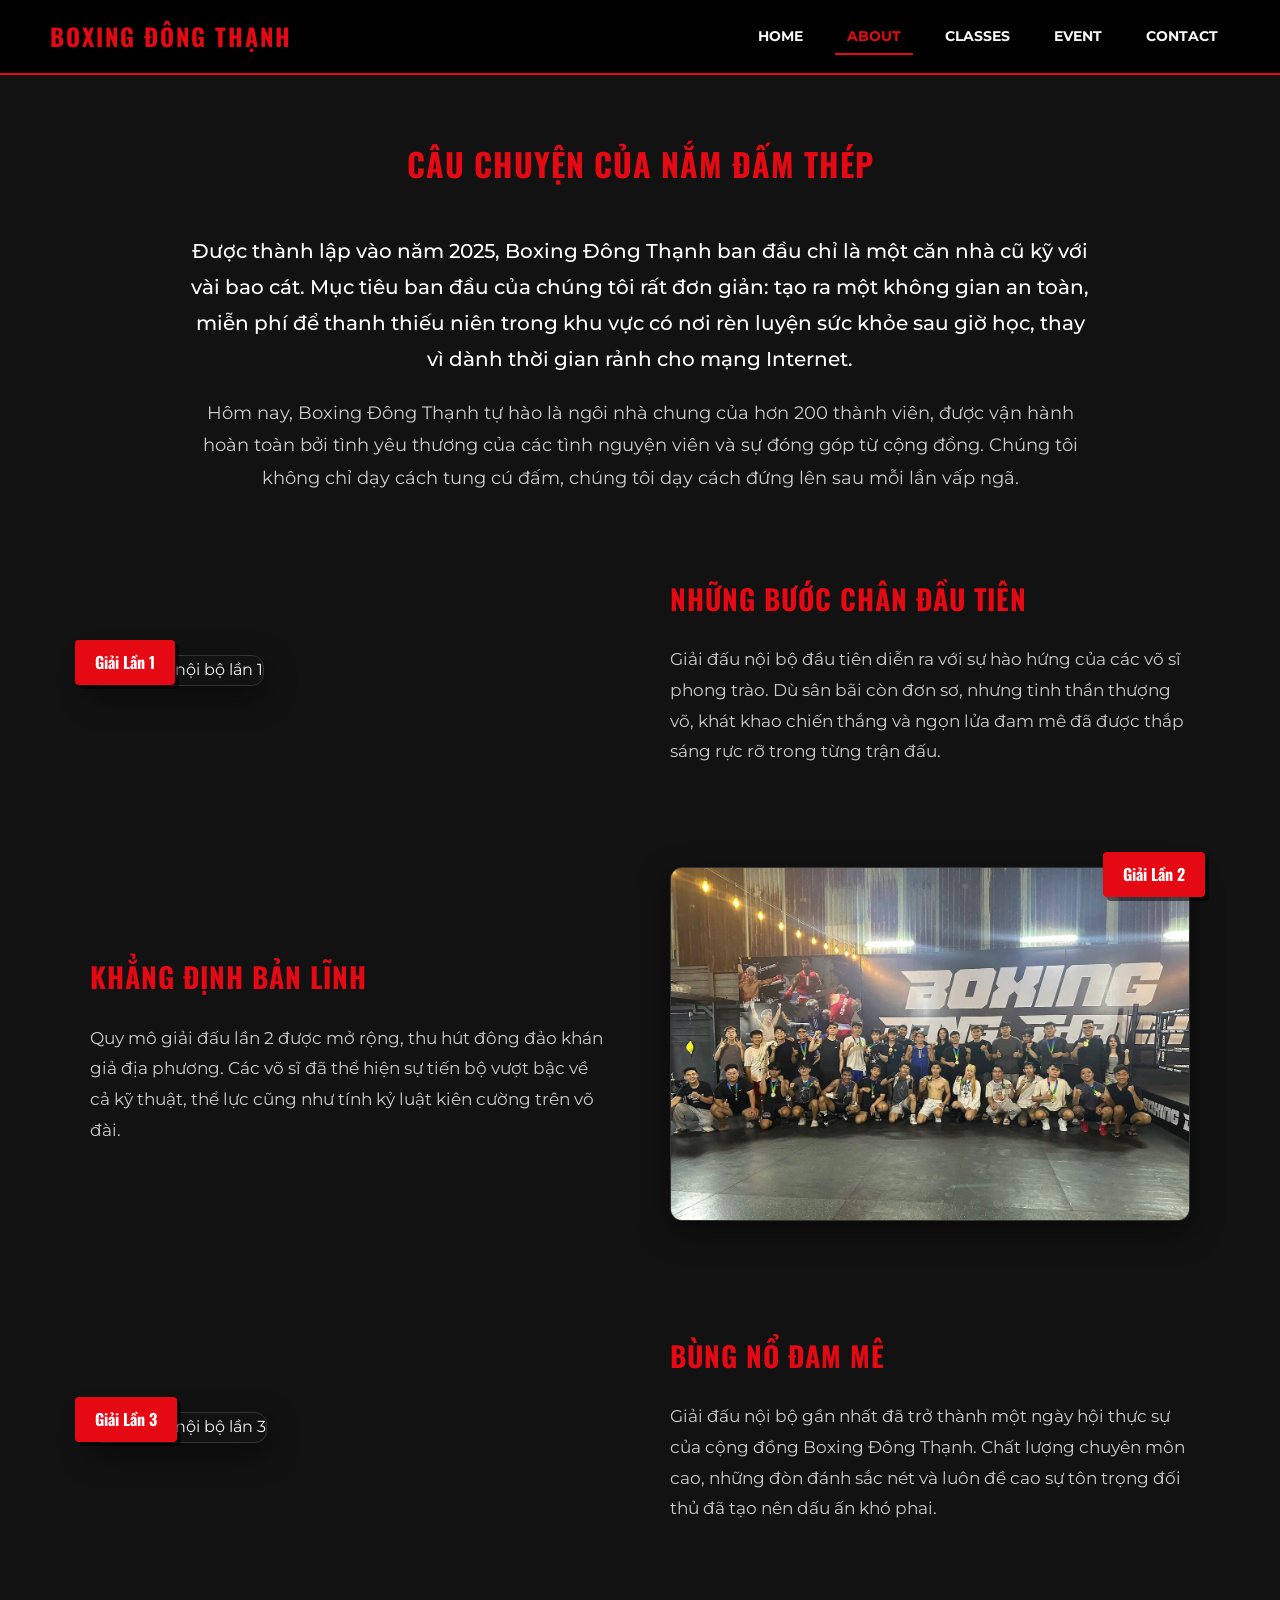
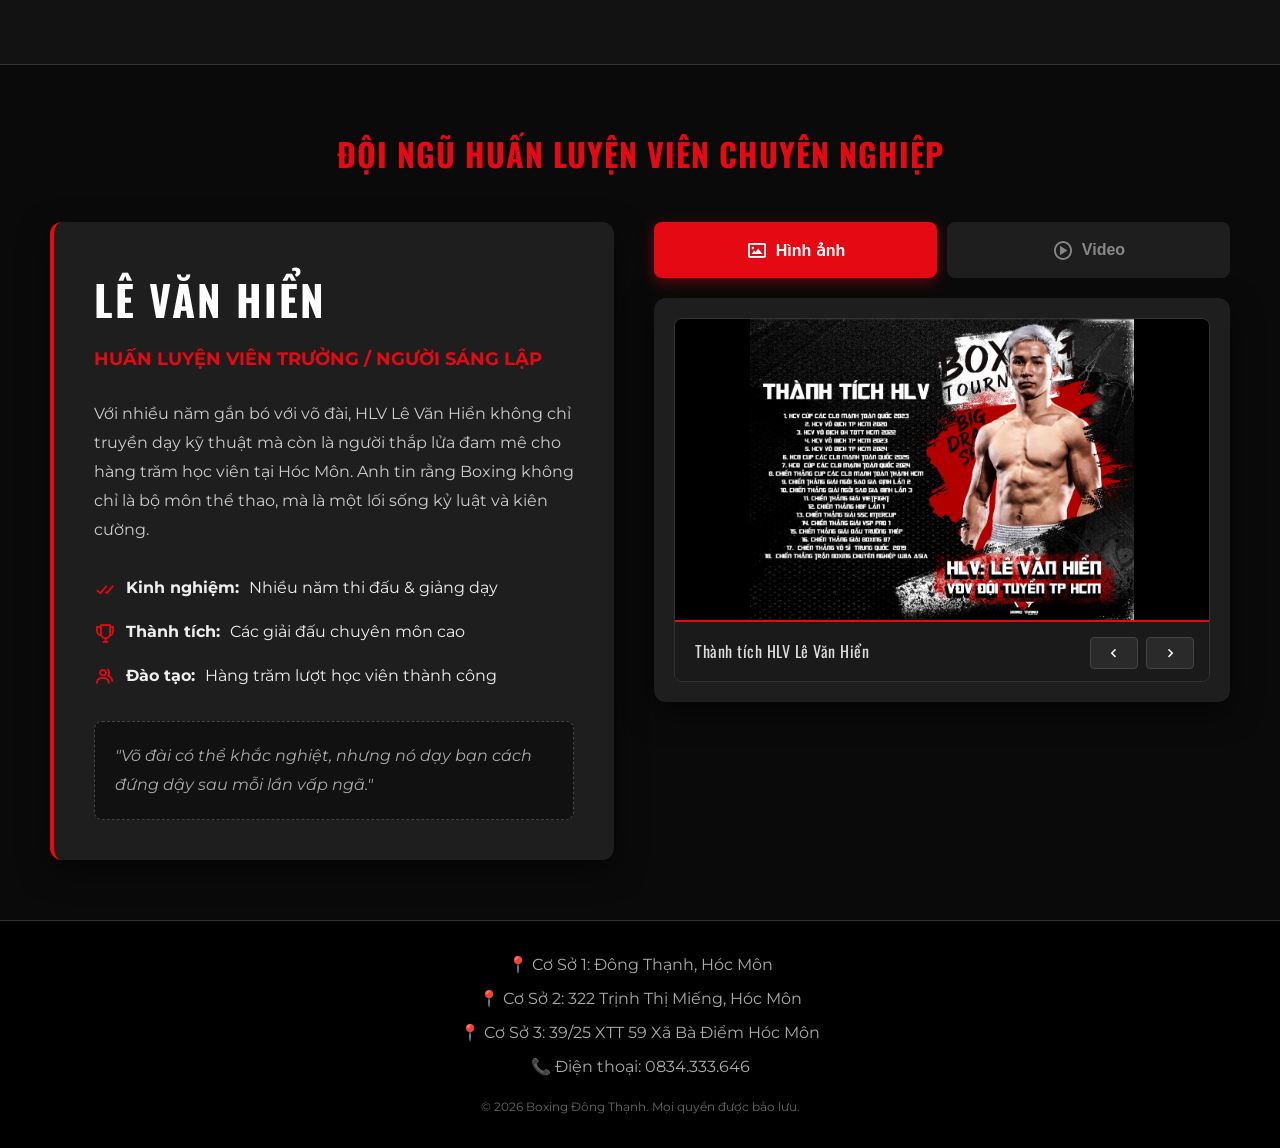
==== about.html @ d5a106de "First commit: Hoan thanh web Boxing Dong Thanh" ====
<!DOCTYPE html>
<html lang="vi">
<head>
    <!-- (Set character encoding and configure standard responsive viewport for mobile devices) -->
    <meta charset="UTF-8">
    <meta name="viewport" content="width=device-width, initial-scale=1.0">
    <title>Đông Thạnh Boxing | Về chúng tôi</title>
    
    <!-- (Include custom CSS file and Boxicons icon library) -->
    <link rel="stylesheet" href="css/style.css">
    <link href='https://unpkg.com/boxicons@2.1.4/css/boxicons.min.css' rel='stylesheet'>
</head>
<body>
    <!-- (Header section containing Logo and global Navigation Menu) -->
    <header>
        <div class="logo">
            <h1>Boxing Đông Thạnh</h1>
        </div>
        <nav>
            <ul>
                <li><a href="index.html">Home</a></li>
                <!-- (The "active" class is applied to the About link to indicate the current page) -->
                <li><a href="about.html" class="active">About</a></li>
                <li><a href="classes.html">Classes</a></li>
                <li><a href="events.html">Event</a></li>
                <li><a href="contact.html">Contact</a></li>
            </ul>
        </nav>
    </header>
    
    <!-- (Main tag wrapping all the primary content of the About page) -->
    <main>
        <!-- (Section 1: Introduce the club's founding story and objectives) -->
        <section class="story-section">
            <div class="story-content">
                <h2>Câu chuyện của Nắm Đấm Thép</h2>
                <p>
                    Được thành lập vào năm 2025, Boxing Đông Thạnh ban đầu chỉ là một căn nhà cũ kỹ với vài bao cát. 
                    Mục tiêu ban đầu của chúng tôi rất đơn giản: tạo ra một không gian an toàn, miễn phí để thanh thiếu niên 
                    trong khu vực có nơi rèn luyện sức khỏe sau giờ học, thay vì dành thời gian rảnh cho mạng Internet.
                </p>
                <p>
                    Hôm nay, Boxing Đông Thạnh tự hào là ngôi nhà chung của hơn 200 thành viên, được vận hành hoàn toàn bởi 
                    tình yêu thương của các tình nguyện viên và sự đóng góp từ cộng đồng. Chúng tôi không chỉ dạy cách tung cú đấm, 
                    chúng tôi dạy cách đứng lên sau mỗi lần vấp ngã.        
                </p>
            </div>
        </section>

        <!-- (Section 2: Structure for displaying milestones/tournaments. CSS will likely be used to create a zigzag layout here) -->
        <section class="ziczac-section">
            <div class="container-zz">
                <!-- (Content block 1) -->
                <div class="zz-item">
                    <div class="zz-img">
                        <img src="img/giainb1.JPG" alt="Giải đấu nội bộ lần 1">
                        <div class="year-tag">Giải Lần 1</div>
                    </div>
                    <div class="zz-text">
                        <h3>Những Bước Chân Đầu Tiên</h3>
                        <p>Giải đấu nội bộ đầu tiên diễn ra với sự hào hứng của các võ sĩ phong trào. Dù sân bãi còn đơn sơ, nhưng tinh thần thượng võ, khát khao chiến thắng và ngọn lửa đam mê đã được thắp sáng rực rỡ trong từng trận đấu.</p>
                    </div>
                </div>

                <!-- (Content block 2) -->
                <div class="zz-item">
                    <div class="zz-img">
                        <img src="img/giainb2.jpg" alt="Giải đấu nội bộ lần 2">
                        <div class="year-tag">Giải Lần 2</div>
                    </div>
                    <div class="zz-text">
                        <h3>Khẳng Định Bản Lĩnh</h3>
                        <p>Quy mô giải đấu lần 2 được mở rộng, thu hút đông đảo khán giả địa phương. Các võ sĩ đã thể hiện sự tiến bộ vượt bậc về cả kỹ thuật, thể lực cũng như tính kỷ luật kiên cường trên võ đài.</p>
                    </div>
                </div>

                <!-- (Content block 3) -->
                <div class="zz-item">
                    <div class="zz-img">
                        <img src="img/giainb3.JPG" alt="Giải đấu nội bộ lần 3">
                        <div class="year-tag">Giải Lần 3</div>
                    </div>
                    <div class="zz-text">
                        <h3>Bùng Nổ Đam Mê</h3>
                        <p>Giải đấu nội bộ gần nhất đã trở thành một ngày hội thực sự của cộng đồng Boxing Đông Thạnh. Chất lượng chuyên môn cao, những đòn đánh sắc nét và luôn đề cao sự tôn trọng đối thủ đã tạo nên dấu ấn khó phai.</p>
                    </div>
                </div>
            </div>
        </section>

        <!-- (Section 3: Detailed Head Coach profile, including static text and interactive media) -->
        <section class="coach-profile-section">
            <div class="container-profile">
                <h2>Đội ngũ Huấn luyện viên Chuyên Nghiệp</h2>
                
                <div class="profile-grid">
                    <!-- (Left column: Text info, achievements, and coach's quote) -->
                    <div class="profile-info">
                        <h3 class="coach-name-large">Lê Văn Hiển</h3>
                        <p class="coach-title">Huấn luyện viên Trưởng / Người sáng lập</p>
                        
                        <div class="coach-description">
                            <p>Với nhiều năm gắn bó với võ đài, HLV Lê Văn Hiển không chỉ truyền dạy kỹ thuật mà còn là người thắp lửa đam mê cho hàng trăm học viên tại Hóc Môn. Anh tin rằng Boxing không chỉ là bộ môn thể thao, mà là một lối sống kỷ luật và kiên cường.</p>
                        </div>

                        <!-- (Use ul/li tags combined with Boxicons to highlight statistics) -->
                        <ul class="coach-stats">
                            <li><i class='bx bx-check-double'></i> <strong>Kinh nghiệm:</strong> Nhiều năm thi đấu & giảng dạy</li>
                            <li><i class='bx bx-trophy'></i> <strong>Thành tích:</strong> Các giải đấu chuyên môn cao</li>
                            <li><i class='bx bx-group'></i> <strong>Đào tạo:</strong> Hàng trăm lượt học viên thành công</li>
                        </ul>

                        <div class="quote-box">
                            <p>"Võ đài có thể khắc nghiệt, nhưng nó dạy bạn cách đứng dậy sau mỗi lần vấp ngã."</p>
                        </div>
                    </div>

                    <!-- (Right column: Media area supporting Tab switching between Images and Videos) -->
                    <div class="profile-media">
                        <!-- (Tab control buttons. JS will listen for click events on these) -->
                        <div class="tab-controls">
                            <button class="tab-btn active" data-target="tab-gallery">
                                <i class='bx bx-image'></i> Hình ảnh
                            </button>
                            <button class="tab-btn" data-target="tab-video">
                                <i class='bx bx-play-circle'></i> Video
                            </button>
                        </div>

                        <div class="tab-content-wrapper">
                            
                            <!-- (Tab 1: Contains Image slider. Currently assigned 'active' class to display by default) -->
                            <div id="tab-gallery" class="tab-pane active">
                                <div class="media-slider-wrapper">
                                    
                                    <!-- (Image slides. The first item has 'active' class to show the first image) -->
                                    <div class="slide-item active" id="img-slide-0">
                                        <img src="img/coach-2.jpg" alt="Thành tích HLV">
                                        <div class="slide-caption">Thành tích HLV Lê Văn Hiển</div>
                                    </div>
                                    
                                    <div class="slide-item" id="img-slide-1">
                                        <img src="img/vsp.jpg" alt="HLV Lê Văn Hiển">
                                        <div class="slide-caption">Chiến thắng Trần Tấn Quang Đạo giải VSP Pro</div>
                                    </div>
                                    
                                    <div class="slide-item" id="img-slide-2">
                                        <img src="img/coach-1.jpg" alt="HLV Lê Văn Hiển">
                                        <div class="slide-caption">Chiến thắng Lê Văn Cương giải WBA Asian</div>
                                    </div>

                                    <!-- (Left/Right arrow buttons to navigate the slider) -->
                                    <div class="coach-controls nav-controls">
                                        <button class="nav-btn" id="prev-img"><i class='bx bx-chevron-left'></i></button>
                                        <button class="nav-btn" id="next-img"><i class='bx bx-chevron-right'></i></button>
                                    </div>
                                </div>
                            </div>

                            <!-- (Tab 2: Contains Video slider) -->
                            <div id="tab-video" class="tab-pane">
                                <div class="media-slider-wrapper">
                                    
                                    <!-- (Similar to images, the first item has 'active'. The 'poster' attribute displays a background image before video playback) -->
                                    <div class="slide-item active" id="vid-slide-0">
                                        <video class="coach-video" controls poster="img/coach-2.jpg">
                                            <source src="video/knock out.mp4" type="video/mp4">
                                        </video>
                                        <div class="slide-caption">Knock Out Võ Sĩ Rongguo Chỉ Trong 20s</div>
                                    </div>

                                    <div class="slide-item" id="vid-slide-1">
                                        <video class="coach-video" controls poster="img/winvsp.jpg">
                                            <source src="video/vsp.mp4" type="video/mp4">
                                        </video>
                                        <div class="slide-caption">Loạt đòn cực nặng của LVH tại giải VSP Pro</div>
                                    </div>

                                    <!-- (Navigation buttons specifically for the video slider) -->
                                    <div class="coach-controls nav-controls">
                                        <button class="nav-btn" id="prev-vid"><i class='bx bx-chevron-left'></i></button>
                                        <button class="nav-btn" id="next-vid"><i class='bx bx-chevron-right'></i></button>
                                    </div>
                                </div>
                            </div>

                        </div>
                    </div>
                </div>
            </div>
        </section>

    </main>
    
    <!-- (Footer section containing contact info and copyright at the bottom) -->
    <footer>
        <div class="footer-info">
            <p>📍 Cơ Sở 1: Đông Thạnh, Hóc Môn</p>
            <p>📍 Cơ Sở 2: 322 Trịnh Thị Miếng, Hóc Môn</p>
            <p>📍 Cơ Sở 3: 39/25 XTT 59 Xã Bà Điểm Hóc Môn</p>
            <p>📞 Điện thoại: 0834.333.646</p>
        </div>
        <div class="copyright">
            <p>&copy; 2026 Boxing Đông Thạnh. Mọi quyền được bảo lưu.</p>
        </div>
    </footer>
    
    <!-- (Button to quickly scroll back to the top of the page) -->
    <button id="backToTopBtn" title="Lên đầu trang"><i class='bx bx-chevron-up'></i></button>
    
    <!-- (Embed JavaScript file at the end of body to ensure HTML loads before script runs, optimizing performance) -->
    <script src="js/script.js"></script>
</body>
</html>
---- css/style.css ----
/* Imports external Google Fonts (Montserrat for body text and Oswald for headings). */
/* ==========================================================================
   GLOBAL STYLES
   ========================================================================== */
@import url('https://fonts.googleapis.com/css2?family=Montserrat:wght@400;500;600&family=Oswald:wght@500;700&display=swap');

/* Defines global CSS variables for a consistent dark theme color palette across the website. */
:root {
    --bg-color: #121212; 
    --surface-color: #1e1e1e; 
    --text-color: #f5f5f5; 
    --accent-color: #e50914; 
    --hover-color: #ff1f2a;
}

/* Resets default browser margins and paddings, and applies border-box sizing to all elements. */
* {
    margin: 0;
    padding: 0;
    box-sizing: border-box;
}

/* Sets the default font family, background color, text color, and line height for the document body. */
body {
    font-family: 'Montserrat', sans-serif;
    background-color: var(--bg-color);
    color: var(--text-color);
    line-height: 1.8; 
}

/* Ensures all images are responsive and scale down to fit their containers without exceeding their original size. */
img {
    max-width: 100%;
    height: auto;
}

/* Removes underlines from hyperlinks and adds a smooth transition effect for color changes on hover. */
a {
    text-decoration: none;
    color: var(--text-color);
    transition: color 0.3s ease; 
}

/* Applies the secondary font (Oswald), uppercase transformation, and letter spacing to all heading tags. */
h1, h2, h3, h4, h5, h6 {
    font-family: 'Oswald', sans-serif;
    text-transform: uppercase; 
    letter-spacing: 1px; 
}

/* Styles the top header to be sticky, ensuring it remains visible while scrolling, using flexbox for layout. */
/* ==========================================================================
   HEADER & NAVIGATION
   ========================================================================== */
header {
    background-color: #000000;
    padding: 15px 50px;
    display: flex; 
    justify-content: space-between;
    align-items: center;
    position: sticky; 
    top: 0;
    z-index: 1000; 
    border-bottom: 2px solid var(--accent-color);
}

/* Styles the website logo text with the primary accent color and letter spacing. */
header .logo h1 {
    color: var(--accent-color);
    font-size: 24px;
    letter-spacing: 2px;
}

/* Formats the navigation menu as a horizontal list with spacing between items. */
nav ul {
    list-style: none;
    display: flex;
    gap: 20px;
}

/* Styles the navigation links with bold text, uppercase letters, and specific padding. */
nav ul li a {
    font-weight: bold;
    text-transform: uppercase;
    font-size: 14px;
    padding: 8px 12px;
}

/* Adds a hover and active state for navigation links, changing text color and adding a bottom border. */
nav ul li a:hover, 
nav ul li a.active {
    color: var(--accent-color);
    border-bottom: 2px solid var(--accent-color);
}

/* Sets a minimum height for the main content area and standard padding for all sections. */
/* ==========================================================================
   MAIN CONTENT SECTIONS (HOME PAGE)
   ========================================================================== */
main { min-height: 80vh; }
section { padding: 60px 50px; }

/* Centers section titles and applies a specific font size and accent color. */
h2 {
    text-align: center;
    font-size: 32px;
    margin-bottom: 40px;
    color: var(--accent-color);
}

/* Creates a full-width hero section with vertically and horizontally centered text content. */
.hero-section {
    position: relative;
    height: 70vh;
    display: flex;
    align-items: center;
    justify-content: center;
    text-align: center;
    overflow: hidden;
    padding: 0; 
}

/* Positions the hero background image absolutely, covering the entire section with a dark opacity overlay. */
.hero-image {
    position: absolute;
    top: 0;
    left: 0;
    width: 100%;
    height: 100%;
    object-fit: cover;
    opacity: 0.4; 
    z-index: -1;
}

/* Styles the typography within the hero content area. */
.hero-content h2 { font-size: 48px; color: #ffffff; margin-bottom: 15px; }
.hero-content p { font-size: 18px; margin-bottom: 30px; }

/* Defines the primary button style with a solid background, hover transitions, and a slight scale effect. */
.btn-primary {
    background-color: var(--accent-color);
    color: #ffffff;
    padding: 12px 30px;
    font-size: 18px;
    font-weight: bold;
    border-radius: 5px;
    transition: background-color 0.3s ease, transform 0.2s; 
    display: inline-block;
}
.btn-primary:hover {
    background-color: var(--hover-color);
    transform: scale(1.05); 
}

/* Utilizes CSS Grid to create a responsive, multi-column layout for various card grids. */
.core-values, .team-grid, .class-grid, .event-grid {
    display: grid;
    grid-template-columns: repeat(auto-fit, minmax(300px, 1fr));
    gap: 30px;
}

/* Styles individual cards with a surface background color, padding, rounded corners, and hover transitions. */
.value-card, .class-card, .event-card {
    background-color: var(--surface-color);
    padding: 25px;
    border-radius: 8px;
    text-align: center;
    transition: transform 0.3s ease, box-shadow 0.3s ease; 
}

/* Ensures images inside cards maintain a uniform height and cover their container without distortion. */
.class-card img, .event-card img, .value-card img {
    width: 100%;
    height: 300px !important; 
    object-fit: cover; 
    object-position: center; 
    border-radius: 5px;
    margin-bottom: 15px;
}

/* Styles the 'About' section, setting max-width and text alignment for readability. */
/* ==========================================================================
   ABOUT PAGE: STORY & ZIG-ZAG LAYOUT
   ========================================================================== */
.story-section { padding-bottom: 20px; }
.story-content { max-width: 900px; margin: 0 auto; text-align: center; }
.story-content p { font-size: 18px; color: #cccccc; margin-bottom: 20px; line-height: 1.8; }
.story-content p:first-of-type { font-size: 20px; font-weight: 500; color: #ffffff; }

/* Creates an alternating zig-zag layout using Flexbox, with initial hidden states for scroll animations. */
.ziczac-section { padding: 40px 50px; }
.container-zz { max-width: 1100px; margin: 0 auto; }
.zz-item {
    display: flex; align-items: center; gap: 60px; margin-bottom: 100px;
    opacity: 0; transform: translateY(30px); transition: all 0.8s ease-out;
}
.zz-item.active { opacity: 1; transform: translateY(0); }
.zz-item:nth-child(even) { flex-direction: row-reverse; }
.zz-img { flex: 1; position: relative; }

/* Adds hover effects to the zig-zag images, including a slight scale and border color change. */
.zz-img img { width: 100%; border-radius: 12px; box-shadow: 0 10px 30px rgba(0,0,0,0.5); border: 1px solid #333; transition: transform 0.4s ease; }
.zz-img:hover img { transform: scale(1.03); border-color: var(--accent-color); }

/* Positions a highlighted year tag over the image in the zig-zag layout. */
.year-tag {
    position: absolute; top: -15px; left: -15px; background-color: var(--accent-color); color: #fff;
    padding: 8px 20px; font-family: 'Oswald', sans-serif; font-weight: bold; border-radius: 4px; box-shadow: 4px 4px 0 rgba(0,0,0,0.5); z-index: 2;
}
.zz-item:nth-child(even) .year-tag { left: auto; right: -15px; }

/* Styles the text block adjacent to the image in the zig-zag layout. */
.zz-text { flex: 1; }
.zz-text h3 { color: var(--accent-color); font-size: 28px; margin-bottom: 20px; }
.zz-text p { font-size: 17px; color: #cccccc; line-height: 1.8; }

/* Styles the coach profile section, creating a two-column grid layout for information and media. */
/* ==========================================================================
   COACH PROFILE (PROFILE, SLIDERS & TABS)
   ========================================================================== */
.coach-profile-section { padding: 60px 50px; background-color: #0a0a0a; border-top: 1px solid #333; }
.container-profile { max-width: 1200px; margin: 0 auto; }
.profile-grid { display: flex; gap: 40px; margin-top: 40px; align-items: flex-start; }

/* Formats the coach's text information box with a distinct left border and shadow. */
.profile-info {
    flex: 1; background-color: var(--surface-color); padding: 40px; border-radius: 12px;
    box-shadow: 0 10px 30px rgba(0,0,0,0.5); border-left: 4px solid var(--accent-color);
}
.coach-name-large { font-size: 42px; color: #fff; margin-bottom: 5px; letter-spacing: 2px; }
.coach-title { color: var(--accent-color); font-size: 18px; font-weight: bold; text-transform: uppercase; margin-bottom: 25px; }
.coach-description p { color: #ccc; line-height: 1.8; margin-bottom: 30px; }
.coach-stats { list-style: none; margin-bottom: 30px; }
.coach-stats li { margin-bottom: 15px; font-size: 16px; color: #eee; display: flex; align-items: center; gap: 10px; }
.coach-stats li i { color: var(--accent-color); font-size: 22px; }
.quote-box { background-color: #111; padding: 20px; border-radius: 8px; font-style: italic; color: #aaa; border: 1px dashed #444; }

/* Structures the interactive media area on the right side of the profile. */
.profile-media { flex: 1.2; display: flex; flex-direction: column; }
.tab-controls { display: flex; gap: 10px; margin-bottom: 20px; }

/* Styles the tab navigation buttons used to switch between different media views. */
.tab-btn {
    flex: 1; background-color: var(--surface-color); color: #888; border: 2px solid transparent; padding: 15px;
    font-size: 16px; font-weight: bold; cursor: pointer; border-radius: 8px; transition: all 0.3s ease; display: flex; align-items: center; justify-content: center; gap: 8px;
}
.tab-btn i { font-size: 22px; }
.tab-btn:hover { color: #fff; background-color: #333; }
.tab-btn.active { background-color: var(--accent-color); color: #fff; box-shadow: 0 4px 15px rgba(229, 9, 20, 0.4); }

/* Contains the content for each tab, handling visibility and fade-in animations. */
.tab-content-wrapper { background-color: var(--surface-color); border-radius: 12px; padding: 20px; box-shadow: 0 10px 30px rgba(0,0,0,0.5); }
.tab-pane { display: none; animation: fadeIn 0.4s ease; }
.tab-pane.active { display: block; }

/* Defines the structural wrapper for the media slider, maintaining an aspect ratio constraint. */
/* ---------- NEW UPDATE: SLIDER LAYOUT ---------- */
.media-slider-wrapper { 
    position: relative; 
    width: 100%; 
    border-radius: 8px; 
    overflow: hidden; 
    background-color: #1a1a1a; /* Synchronizes background color with caption */
    border: 1px solid #333;
}

/* Hides inactive slider items and applies fade-in animation to the active item. */
.slide-item { display: none; width: 100%; animation: fadeIn 0.4s ease; }
.slide-item.active { display: block; }

/* Forces videos and images inside the slider to maintain a 16:9 aspect ratio and fit properly. */
.slide-item img, .slide-item video {
    width: 100%;
    aspect-ratio: 16 / 9;
    object-fit: contain; 
    background-color: #000;
    display: block;
}

/* Styles the text caption area below the media slider, reserving space for navigation controls. */
/* Caption block below image/video */
.slide-caption {
    background-color: #1a1a1a;
    color: #ddd;
    text-align: left; /* Align left so text doesn't overlap right buttons */
    padding: 15px 110px 15px 20px; /* Leave 110px on the right for 2 buttons */
    font-size: 16px;
    border-top: 2px solid var(--accent-color);
    font-family: 'Oswald', sans-serif;
    letter-spacing: 0.5px;
    min-height: 60px; /* Ensure sufficient height */
    display: flex;
    align-items: center;
}

/* Positions the previous/next slider buttons over the right side of the caption bar. */
/* Position next/prev buttons to sink into the caption bar */
.nav-controls { 
    position: absolute; 
    bottom: 12px; /* Pull buttons right above the black band of the caption */
    right: 15px; 
    z-index: 3; 
    display: flex; 
    gap: 8px; 
}

/* Styles the slider navigation buttons with a dark background and hover effect. */
.nav-btn { 
    background-color: #2a2a2a; /* Dark gray color matching the caption */
    padding: 6px 14px; 
    border: 1px solid #444; 
    color: white; 
    cursor: pointer; 
    border-radius: 4px; 
    font-size: 18px;
    transition: 0.3s;
    display: flex;
    align-items: center;
    justify-content: center;
}
.nav-btn:hover { background-color: var(--accent-color); border-color: var(--accent-color); }


/* Formats the schedule table with solid borders, fixed layout, and distinct header styling. */
/* ==========================================================================
   TRAINING SCHEDULE TABLE & CONTACT FORM
   ========================================================================== */
.schedule-table { width: 100%; border-collapse: collapse; margin-top: 20px; background-color: var(--surface-color); table-layout: fixed; }
.schedule-table th, .schedule-table td { padding: 15px; text-align: center; border: 1px solid #333; }
.schedule-table th { background-color: var(--accent-color); color: #fff; font-size: 18px; }

/* Applies zebra-striping to table rows for better readability and adds a hover state. */
.schedule-table tbody tr:nth-child(even) { background-color: #2a2a2a; }
.schedule-table tbody tr:hover { background-color: #333; }

/* Styles the filter buttons used to manipulate the schedule table view. */
.filter-container { display: flex; justify-content: center; flex-wrap: wrap; gap: 15px; margin: 30px 0 40px 0; }
.filter-btn { background-color: transparent; color: var(--text-color); border: 2px solid #555; padding: 10px 30px; border-radius: 50px; cursor: pointer; font-family: 'Oswald', sans-serif; font-size: 16px; text-transform: uppercase; transition: all 0.3s ease; }
.filter-btn:hover, .filter-btn.active { background-color: var(--accent-color); border-color: var(--accent-color); color: #fff; box-shadow: 0 4px 10px rgba(229, 9, 20, 0.4); transform: translateY(-3px); }

/* Adds a specific highlight class that can be dynamically applied to table cells via JavaScript. */
.schedule-table td { transition: background-color 0.4s ease, color 0.4s ease; }
.schedule-table td.highlight-red { background-color: var(--accent-color) !important; color: #fff !important; font-weight: bold; }
.schedule-intro { text-align: center; margin-bottom: 20px; color: #ccc; }

/* Structures the contact section, dividing it into information and form columns. */
.contact-container { display: flex; gap: 50px; justify-content: space-between; }
.contact-info, .contact-form-container { flex: 1; background-color: var(--surface-color); padding: 30px; border-radius: 8px; }
.info-list { list-style: none; margin-bottom: 25px; }
.info-list li { margin-bottom: 10px; }
.map-container iframe { border-radius: 5px; width: 100%; }

/* Styles form input fields, textareas, and labels, ensuring they match the dark theme and have a focus state. */
.form-group { margin-bottom: 20px; }
.form-group label { display: block; margin-bottom: 8px; font-weight: bold; }
.form-group input, .form-group select, .form-group textarea { width: 100%; padding: 12px; border: 1px solid #444; border-radius: 5px; background-color: #2a2a2a; color: var(--text-color); font-family: inherit; }
.form-group input:focus, .form-group select:focus, .form-group textarea:focus { outline: none; border-color: var(--accent-color); }

/* Defines the styling for the form submission button. */
.btn-submit { width: 100%; background-color: var(--accent-color); color: #fff; border: none; padding: 15px; font-size: 16px; font-weight: bold; border-radius: 5px; cursor: pointer; transition: 0.3s; }
.btn-submit:hover { background-color: var(--hover-color); }

/* Formats the site footer background, text alignment, and copyright typography. */
footer { background-color: #000; text-align: center; padding: 30px 50px; border-top: 1px solid #333; }
.footer-info p { color: #aaa; margin-bottom: 5px; }
.copyright { margin-top: 15px; font-size: 12px; color: #666; }

/* Styles the floating 'Back to Top' button, ensuring it is hidden by default and fixed to the bottom right. */
/* ==========================================================================
   ANIMATIONS & STATS
   ========================================================================== */
#backToTopBtn { display: none; position: fixed; bottom: 30px; right: 30px; z-index: 99; width: 50px; height: 50px; border: none; background-color: var(--accent-color); color: white; cursor: pointer; border-radius: 50%; box-shadow: 0 4px 10px rgba(0, 0, 0, 0.5); transition: 0.3s; justify-content: center; align-items: center; }
#backToTopBtn i { font-size: 32px; font-weight: bold; }
#backToTopBtn:hover { background-color: var(--hover-color); transform: translateY(-5px); }

/* Keyframe definition for a smooth vertical slide-up and fade-in animation. */
@keyframes fadeInUp { from { opacity: 0; transform: translateY(40px); } to { opacity: 1; transform: translateY(0); } }
.hero-content h2 { opacity: 0; animation: fadeInUp 0.8s ease-out forwards; }
.hero-content p { opacity: 0; animation: fadeInUp 0.8s ease-out 0.3s forwards; }

/* Styles the statistics bar displaying numerical data, using flexbox to distribute items evenly. */
.stats-section { background-color: var(--surface-color); padding: 50px 20px; margin: 60px 0; border-top: 2px solid var(--accent-color); border-bottom: 2px solid var(--accent-color); }
.stats-container { display: flex; justify-content: space-around; flex-wrap: wrap; max-width: 1200px; margin: 0 auto; text-align: center; gap: 30px; }
.stat-item { flex: 1; min-width: 200px; }
.stat-item i { font-size: 50px; color: var(--accent-color); margin-bottom: 15px; }
.stat-value { font-size: 48px; font-family: 'Oswald', sans-serif; color: #ffffff; margin-bottom: 5px; text-align: center; }
.number-box { position: relative; display: inline-block; }
.sign { position: absolute; right: 100%; padding-right: 8px; bottom: 0; }
.stat-item p { font-size: 16px; color: #cccccc; text-transform: uppercase; letter-spacing: 1px; }

/* Adds interactive states to the value cards, revealing a "Read More" hint on hover to indicate modal functionality. */
/* ==========================================================================
   MODAL POPUP
   ========================================================================== */
.value-card { cursor: pointer; transition: transform 0.3s ease, box-shadow 0.3s ease; position: relative; border: 1px solid transparent; }
.value-card:hover { transform: translateY(-5px); box-shadow: 0 5px 15px rgba(255, 0, 0, 0.2); }
.click-hint { display: block; margin-top: 15px; font-size: 0.85rem; color: #e50914; font-style: italic; opacity: 0; transition: opacity 0.3s ease; }
.click-hint::after { content: "Xem Thêm \2192"; }
.value-card:hover .click-hint { opacity: 1; }

/* Provides the CSS for the full-screen modal overlay backdrop, applying a blur effect to the background. */
.custom-modal { display: none; position: fixed; z-index: 2000; left: 0; top: 0; width: 100%; height: 100%; background-color: rgba(0, 0, 0, 0.8); backdrop-filter: blur(5px); }

/* Styles the actual modal window container, centering it and applying borders and shadow animations. */
.modal-content { background-color: #1a1a1a; margin: 10% auto; padding: 0; border: 1px solid #e50914; width: 80%; max-width: 800px; border-radius: 8px; position: relative; animation: fadeIn 0.4s ease; }
.close-btn { color: #fff; float: right; font-size: 28px; font-weight: bold; position: absolute; right: 15px; top: 5px; cursor: pointer; transition: color 0.3s; }
.close-btn:hover { color: #e50914; }

/* Divides the modal content into two flexible columns for an image and descriptive text. */
.modal-body { display: flex; flex-wrap: wrap; }
.modal-image { flex: 1; min-width: 300px; }
.modal-image img { width: 100%; height: 100%; object-fit: cover; border-top-left-radius: 8px; border-bottom-left-radius: 8px; }
.modal-text { flex: 1; padding: 40px 30px; color: #fff; display: flex; flex-direction: column; justify-content: center; }
.modal-text h2 { color: #e50914; margin-bottom: 15px; }
.modal-text p { line-height: 1.6; margin-bottom: 25px; color: #ccc; }
.btn-modal-action { display: inline-block; background-color: #e50914; color: white; padding: 10px 20px; text-decoration: none; border-radius: 5px; text-align: center; font-weight: bold; transition: background-color 0.3s; width: fit-content; }
.btn-modal-action:hover { background-color: #b20710; }

/* Media query to handle responsive adjustments for tablet and mobile screens (max-width: 768px). */
/* ==========================================================================
   MOBILE COMPATIBILITY (RESPONSIVE)
   ========================================================================== */
@media (max-width: 768px) {
    /* Adjusts the header, navigation, and section paddings for smaller viewports. */
    header { flex-direction: column; padding: 15px; }
    nav ul { margin-top: 15px; flex-wrap: wrap; justify-content: center; }
    section { padding: 40px 20px; }
    .hero-content h2 { font-size: 32px; }
    
    /* Stacks flex containers vertically and enables horizontal scrolling for the schedule table. */
    .contact-container { flex-direction: column; }
    .schedule-table { display: block; overflow-x: auto; white-space: nowrap; }
    
    /* Reorganizes modal layout and zig-zag items to stack vertically instead of side-by-side. */
    .modal-body { flex-direction: column; } 
    .modal-image img { border-radius: 8px 8px 0 0; height: 200px; }
    .click-hint { opacity: 1; margin-top: 10px; }
    .click-hint::after { content: "Xem thêm \2192"; }
    .value-card:active { transform: scale(0.98); border: 1px solid var(--accent-color); box-shadow: 0 0 15px rgba(229, 9, 20, 0.4); transition: 0.1s; }
    .zz-item, .zz-item:nth-child(even) { flex-direction: column; gap: 30px; margin-bottom: 60px; }
    .zz-img, .zz-text { width: 100%; }
    .zz-text { text-align: center; }
    .year-tag, .zz-item:nth-child(even) .year-tag { left: 10px; right: auto; top: 10px; }
    
    /* Adjusts the profile grid and media slider controls specifically for mobile screens. */
    .profile-grid { flex-direction: column; gap: 20px; }
    .profile-info { padding: 20px; }
    .coach-name-large { font-size: 32px; }
    .tab-controls { flex-direction: column; }
    
    /* Re-adjust spacing for Mobile */
    .slide-caption { padding: 15px 15px 50px 15px; text-align: center; }
    .nav-controls { right: 50%; transform: translateX(50%); bottom: 10px; }
}

/* Styles the multimedia showcase section for training programs, utilizing a dark background and nested layouts. */
/* ==========================================================================
   COURSE DETAILS AREA (MULTIMEDIA TABS)
   ========================================================================== */
.class-showcase-section { padding: 80px 50px; background-color: #0a0a0a; border-top: 1px solid #222; }
.container-showcase { max-width: 1200px; margin: 0 auto; }
.section-subtitle { text-align: center; color: #aaa; margin-top: -20px; margin-bottom: 50px; font-size: 18px; }

.showcase-wrapper { background-color: var(--surface-color); border-radius: 12px; overflow: hidden; box-shadow: 0 10px 30px rgba(0,0,0,0.5); border: 1px solid #333; }

/* Formats the horizontal tab buttons used to switch between different class categories. */
/* Tab Buttons */
.showcase-tabs { display: flex; background-color: #000; border-bottom: 2px solid #2a2a2a; }
.sc-tab-btn { flex: 1; padding: 20px; background: transparent; color: #888; border: none; font-size: 18px; font-family: 'Oswald', sans-serif; font-weight: bold; cursor: pointer; transition: all 0.3s; display: flex; align-items: center; justify-content: center; gap: 10px; letter-spacing: 1px;}
.sc-tab-btn i { font-size: 24px; }
.sc-tab-btn:hover { color: #fff; background-color: #111; }
.sc-tab-btn.active { color: #fff; background-color: var(--accent-color); border-bottom: 3px solid #fff; }

/* Hides inactive tab panes and defines the layout for the active content area. */
/* Content inside Tab */
.showcase-content { padding: 40px; }
.sc-tab-pane { display: none; animation: fadeIn 0.4s ease; }
.sc-tab-pane.active { display: block; }

.sc-split-layout { display: flex; gap: 40px; align-items: stretch; }

/* Creates a complex CSS Grid layout for displaying primary and secondary media assets side-by-side. */
/* Media Grid Column (Left) */
.sc-media-grid { flex: 1.2; display: grid; grid-template-columns: 1fr 1fr; grid-template-rows: auto auto; gap: 15px; }
.sc-media-main { grid-column: 1 / span 2; width: 100%; aspect-ratio: 16/9; border-radius: 8px; overflow: hidden; border: 1px solid #333; background-color: #000;}
.sc-media-main video { width: 100%; height: 100%; object-fit: cover; display: block; }

.sc-media-sub { width: 100%; aspect-ratio: 4/3; border-radius: 8px; overflow: hidden; border: 1px solid #333; }
.sc-media-sub img { width: 100%; height: 100%; object-fit: cover; display: block; transition: transform 0.4s ease; }
.sc-media-sub img:hover { transform: scale(1.05); }

/* Styles the descriptive text column within the showcase tab, including typography and list styling. */
/* Details Column (Right) */
.sc-info-box { flex: 1; display: flex; flex-direction: column; justify-content: flex-start; padding-top: 10px; }
.sc-info-box h3 { color: var(--accent-color); font-size: 32px; margin-bottom: 20px; border-bottom: 1px dashed #444; padding-bottom: 10px;}
.sc-desc { color: #ccc; font-size: 17px; margin-bottom: 25px; line-height: 1.8; }

.sc-list { list-style: none; margin-bottom: 0; }
.sc-list li { color: #eee; margin-bottom: 15px; display: flex; align-items: flex-start; gap: 10px; font-size: 16px; line-height: 1.6; }
.sc-list li i { color: var(--accent-color); font-size: 22px; margin-top: 2px; flex-shrink: 0;}
.sc-list li strong { color: #fff; }

/* Secondary media query for screens below 992px to stack the showcase tabs and layouts vertically. */
/* Responsive (Mobile) */
@media (max-width: 992px) {
    .sc-split-layout { flex-direction: column; }
    .showcase-tabs { flex-direction: column; }
    .sc-tab-btn.active { border-bottom: none; border-left: 4px solid #fff; }
    .sc-media-sub { aspect-ratio: 16/9; }
}

/* Formats the social media link container to display items in a vertical column with spacing. */
/* Layout containing vertical social media links */
.social-connect {
    display: flex;
    flex-direction: column; /* Align vertically according to list */
    gap: 15px; /* Spacing between FB and TikTok rows */
    margin-top: 20px;
    margin-bottom: 25px;
}

/* Styles hidden error messages for form validation. */
.error-msg {
    color: #e50914;
    display: none;
    margin-top: 5px;
    font-weight: bold;
}

/* Defines the structural layout for individual social link items. */
/* Styling for each link row */
.social-link {
    display: inline-flex;
    align-items: center;
    gap: 12px; /* Spacing between Logo and Name */
    color: var(--text-color);
    text-decoration: none;
    width: fit-content; /* Hover effect only within text and logo area */
}

/* Styles the icon wrappers for social links, applying border radius and transitions. */
/* Specific styling for Logo */
.social-link i {
    display: flex;
    align-items: center;
    justify-content: center;
    width: 35px;
    height: 35px;
    font-size: 24px;
    background-color: var(--surface-color);
    border-radius: 8px;
    transition: all 0.3s ease;
}

/* Styles the text label alongside the social media icons. */
/* Specific styling for Name */
.social-link .social-name {
    font-size: 15px;
    font-weight: 500;
    transition: all 0.3s ease;
}

/* Adds interactive hover effects, elevating the icon and changing text color. */
/* Hover effect: Logo turns red and bounces, Name turns red */
.social-link:hover i {
    background-color: var(--accent-color);
    color: #fff;
    transform: translateY(-3px);
    box-shadow: 0 5px 15px rgba(229, 9, 20, 0.3);
}

.social-link:hover .social-name {
    color: var(--hover-color);
}
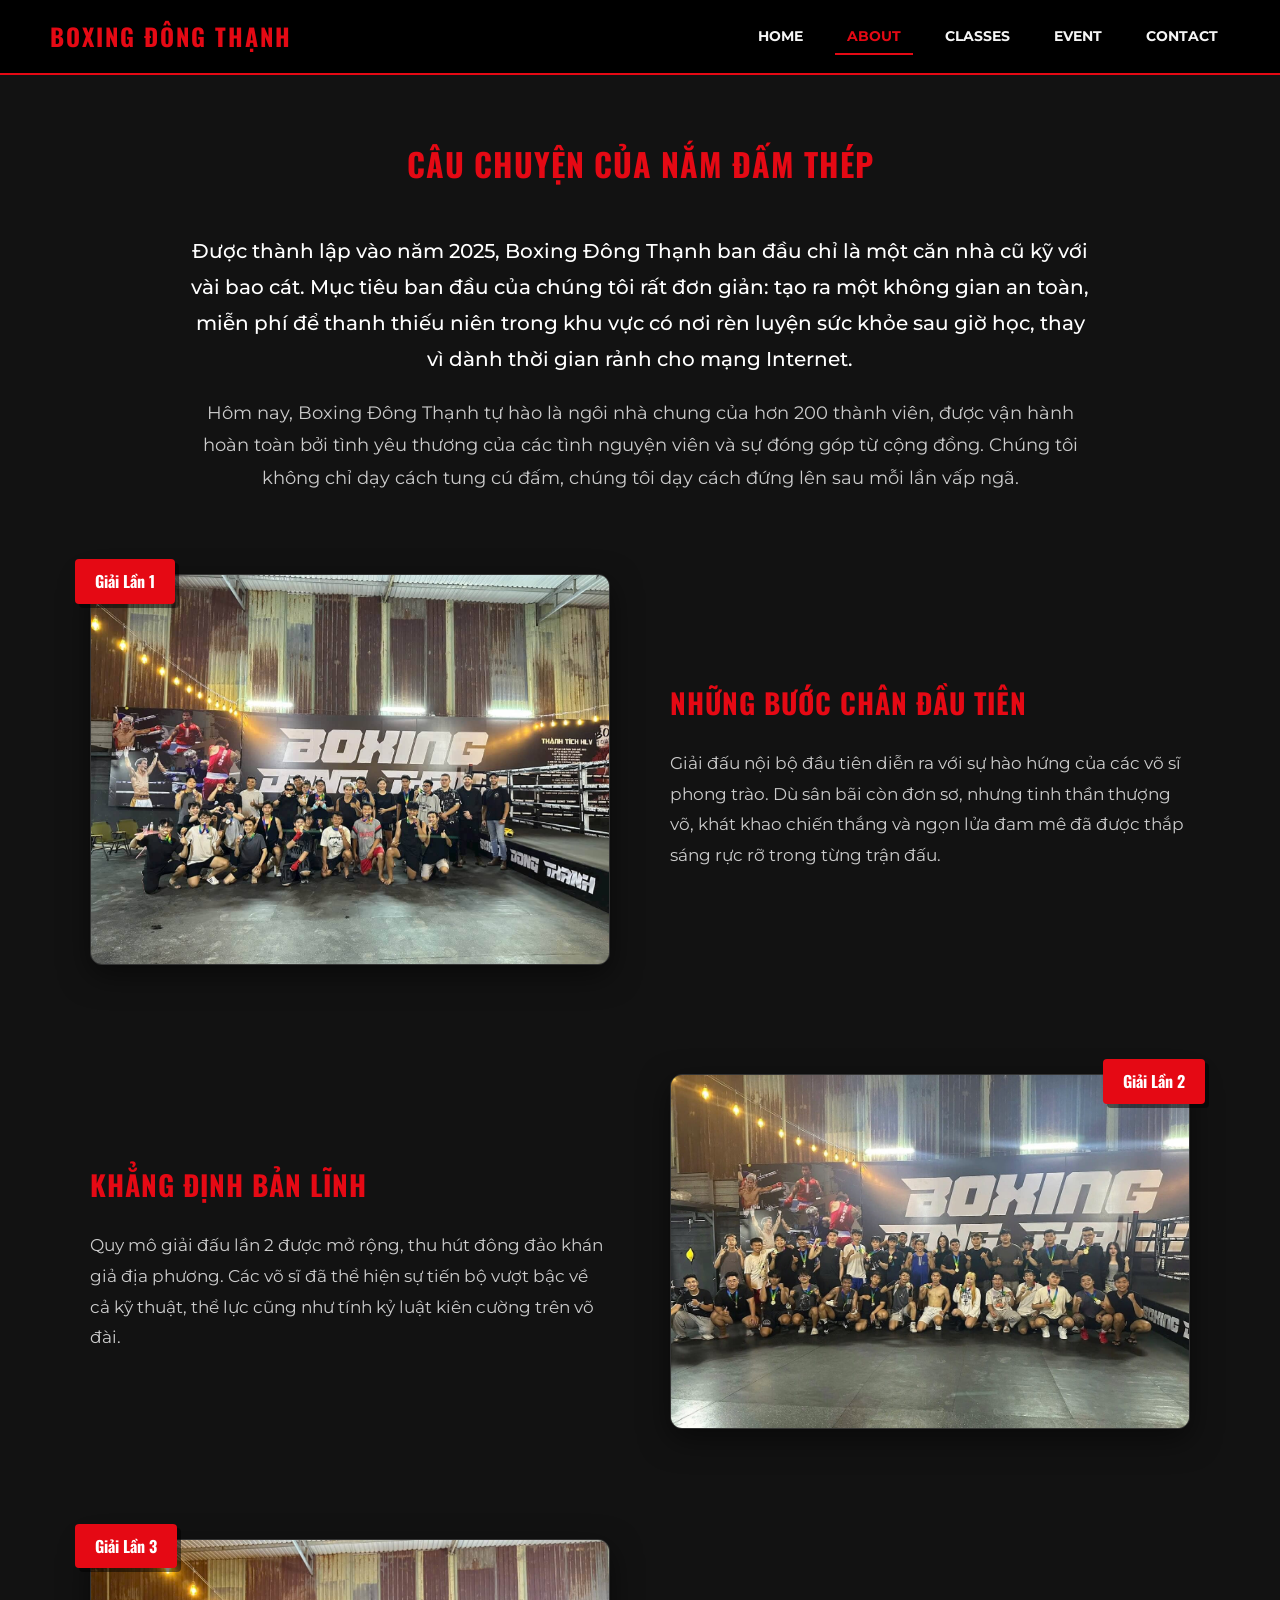
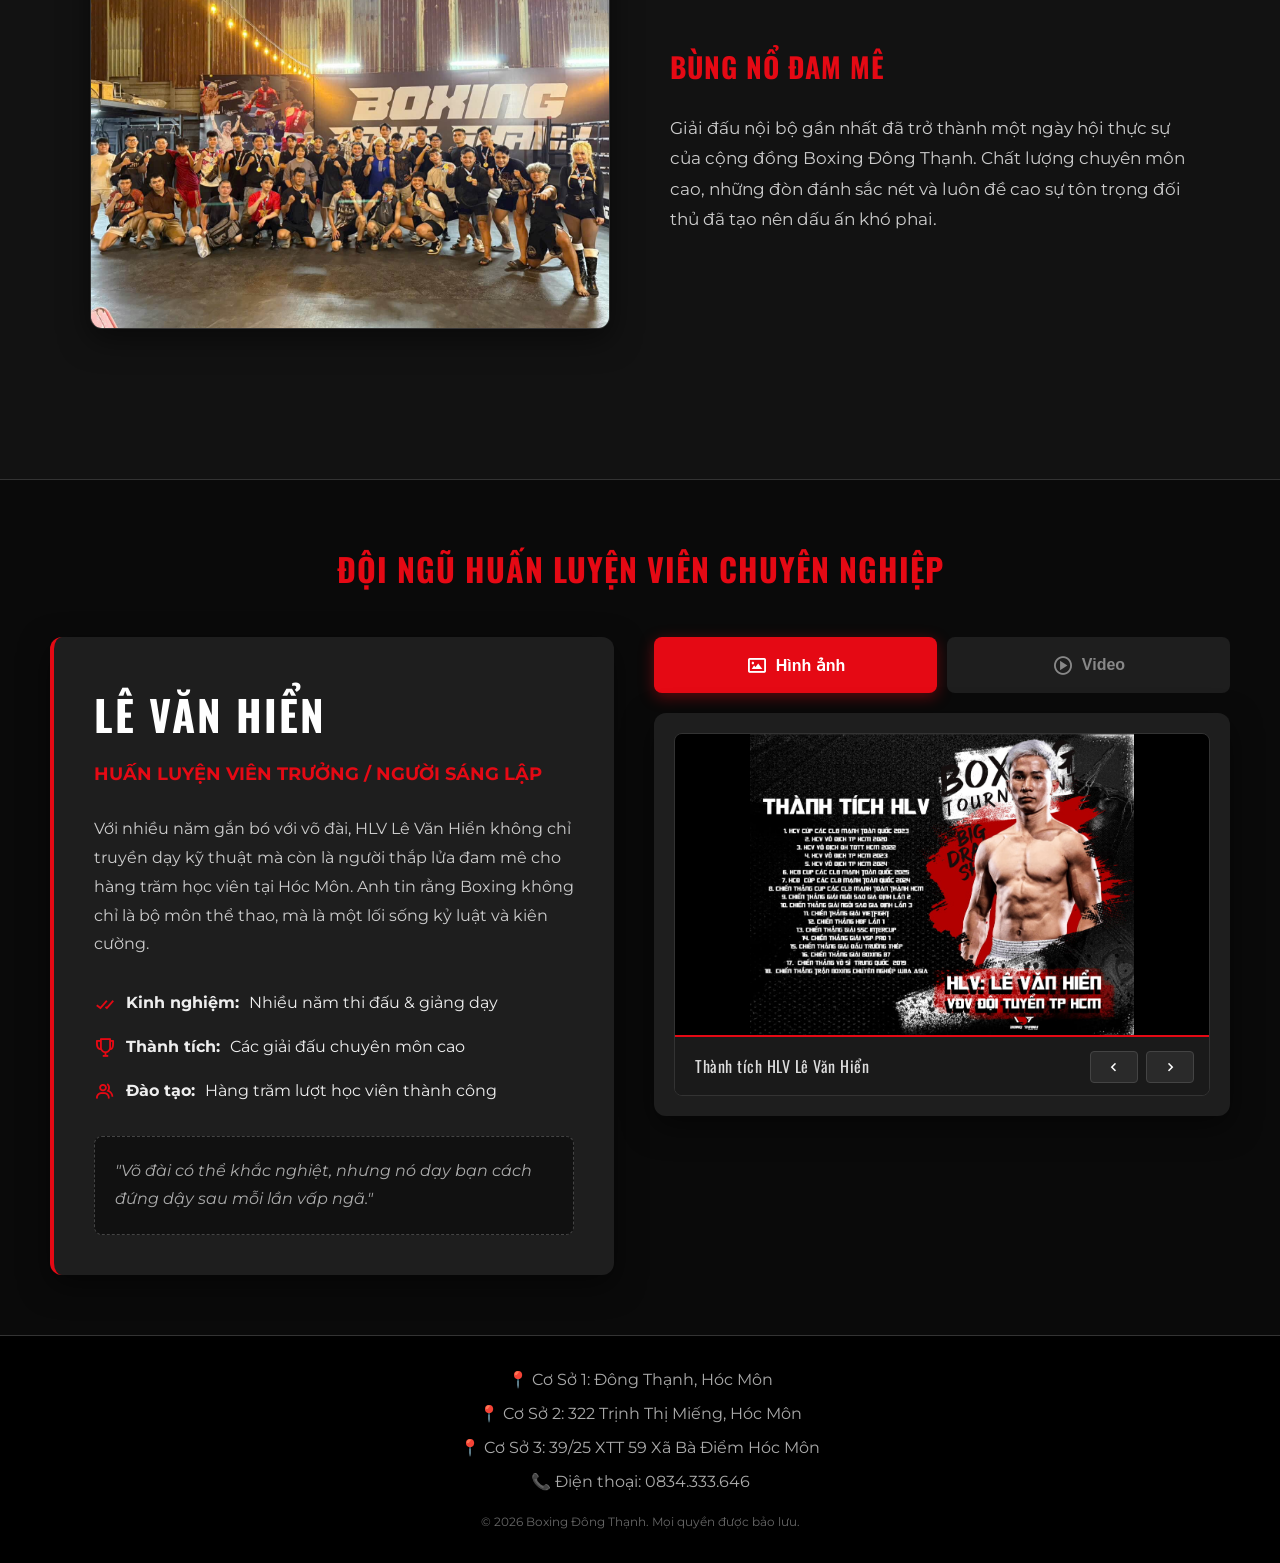
==== commit f06a6b74: "fix: sync image extensions to lowercase" ====
--- a/about.html
+++ b/about.html
@@ -53,7 +53,7 @@
                 <!-- (Content block 1) -->
                 <div class="zz-item">
                     <div class="zz-img">
-                        <img src="img/giainb1.JPG" alt="Giải đấu nội bộ lần 1">
+                        <img src="img/giainb1.jpg" alt="Giải đấu nội bộ lần 1">
                         <div class="year-tag">Giải Lần 1</div>
                     </div>
                     <div class="zz-text">
@@ -77,7 +77,7 @@
                 <!-- (Content block 3) -->
                 <div class="zz-item">
                     <div class="zz-img">
-                        <img src="img/giainb3.JPG" alt="Giải đấu nội bộ lần 3">
+                        <img src="img/giainb3.jpg" alt="Giải đấu nội bộ lần 3">
                         <div class="year-tag">Giải Lần 3</div>
                     </div>
                     <div class="zz-text">
